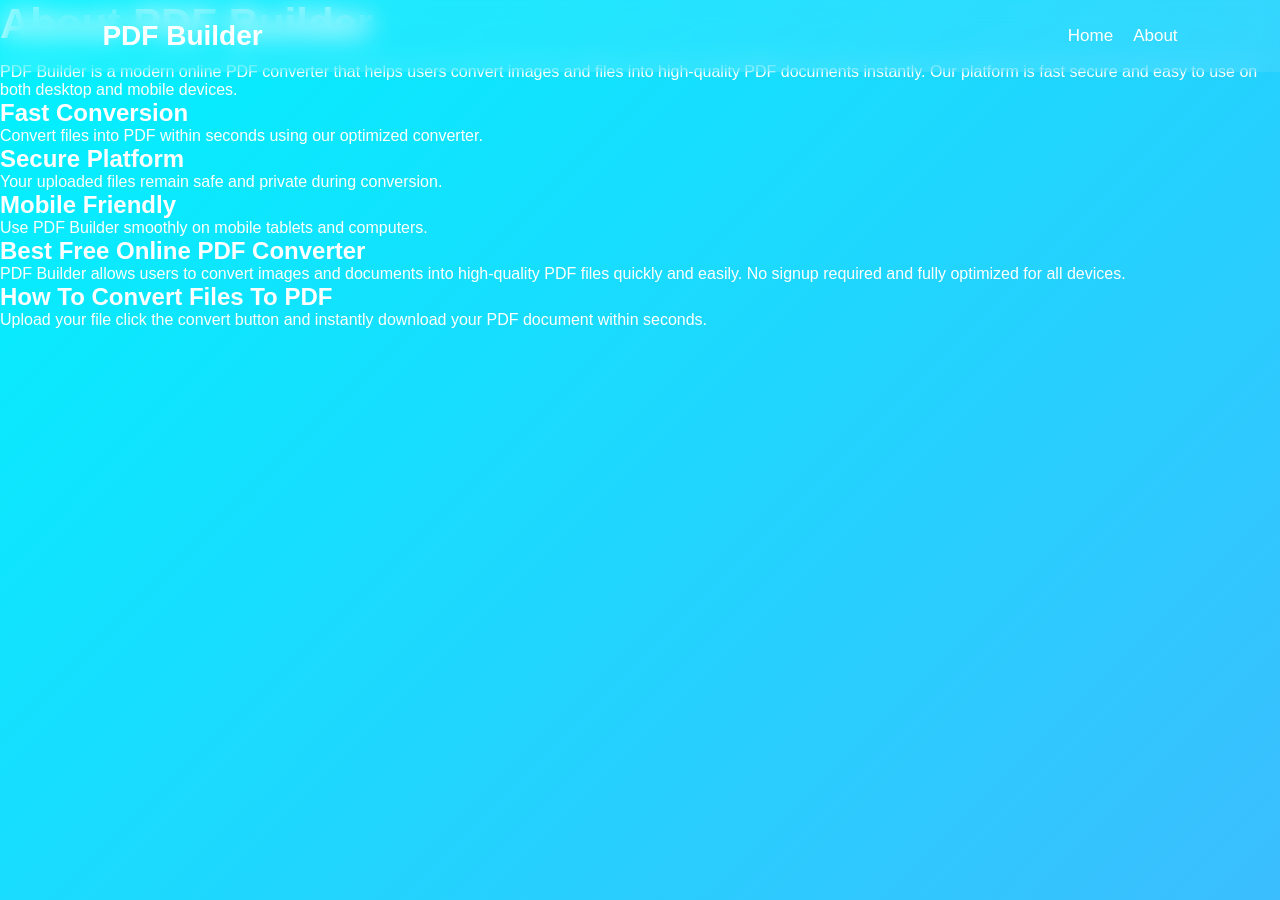
==== about.html @ 39e2506c "Add files via upload" ====
<!DOCTYPE html>
<html lang="en">

<head>

    <meta charset="UTF-8">
    <meta name="viewport" content="width=device-width, initial-scale=1.0">

    <title>About | PDF Builder</title>

    <meta name="description"
        content="Learn more about PDF Builder. Free online PDF converter tool for converting images and files into PDF instantly.">

    <meta name="keywords"
        content="About PDF Builder, Free PDF Converter, PDF Tool Online, Image to PDF">
    <link rel="icon" type="image/png" href="icon.png">
    <link rel="stylesheet" href="style.css">

</head>

<body>

    <header>

        <div class="logo">
            PDF Builder
        </div>

        <nav>
            <a href="index.html">Home</a>
            <a href="about.html">About</a>
        </nav>

    </header>

    <section class="about-page">

        <div class="about-container">

            <h1 class="glow-text">
                About PDF Builder
            </h1>

            <p class="about-text">
                PDF Builder is a modern online PDF converter that helps users convert images and files into high-quality PDF documents instantly.
                Our platform is fast secure and easy to use on both desktop and mobile devices.
            </p>

            <div class="about-grid">

                <div class="about-card">

                    <h2>
                        Fast Conversion
                    </h2>

                    <p>
                        Convert files into PDF within seconds using our optimized converter.
                    </p>

                </div>

                <div class="about-card">

                    <h2>
                        Secure Platform
                    </h2>

                    <p>
                        Your uploaded files remain safe and private during conversion.
                    </p>

                </div>

                <div class="about-card">

                    <h2>
                        Mobile Friendly
                    </h2>

                    <p>
                        Use PDF Builder smoothly on mobile tablets and computers.
                    </p>

                </div>

            </div>

            <div class="seo-content">

                <h2>
                    Best Free Online PDF Converter
                </h2>

                <p>
                    PDF Builder allows users to convert images and documents into high-quality PDF files quickly and easily.
                    No signup required and fully optimized for all devices.
                </p>

                <h2>
                    How To Convert Files To PDF
                </h2>

                <p>
                    Upload your file click the convert button and instantly download your PDF document within seconds.
                </p>

            </div>

        </div>

    </section>

</body>

</html>
---- style.css ----
* {
    margin: 0;
    padding: 0;
    box-sizing: border-box;
}

body {
    font-family: Arial, sans-serif;
    min-height: 100vh;
    background: linear-gradient(-45deg,
            #667eea,
            #764ba2,
            #4facfe,
            #00f2fe);
    background-size: 400% 400%;
    animation: gradientMove 12s ease infinite;
    color: white;
}

/* Animated Background */

@keyframes gradientMove {
    0% {
        background-position: 0% 50%;
    }

    50% {
        background-position: 100% 50%;
    }

    100% {
        background-position: 0% 50%;
    }
}

/* HEADER */

header {
    width: 100%;
    padding: 20px 8%;
    display: flex;
    justify-content: space-between;
    align-items: center;
    backdrop-filter: blur(12px);
    background: rgba(255, 255, 255, 0.08);
    position: fixed;
    top: 0;
    z-index: 1000;
}

.logo {
    font-size: 28px;
    font-weight: bold;
    color: white;
}

nav {
    display: flex;
    gap: 20px;
}

nav a {
    text-decoration: none;
    color: white;
    font-size: 17px;
    transition: 0.3s;
}

nav a:hover {
    color: #dcdcff;
}

/* HERO */

.hero-section {
    min-height: 100vh;
    display: flex;
    justify-content: center;
    align-items: center;
    padding: 120px 20px 50px;
}

.container {
    width: 90%;
    max-width: 550px;
    background: rgba(255, 255, 255, 0.12);
    backdrop-filter: blur(18px);
    border: 1px solid rgba(255, 255, 255, 0.2);
    padding: 45px;
    border-radius: 25px;
    text-align: center;
    box-shadow: 0 20px 60px rgba(0, 0, 0, 0.25);
}

/* GLOW TITLE */

.glow-text {
    font-size: 42px;
    margin-bottom: 15px;
    animation: glow 2s infinite alternate;
}

@keyframes glow {
    from {
        text-shadow: 0 0 10px #fff;
    }

    to {
        text-shadow:
            0 0 20px #fff,
            0 0 30px #4facfe,
            0 0 40px #4facfe;
    }
}

.subtitle {
    margin-bottom: 25px;
    color: #f1f1f1;
    font-size: 18px;
}

/* DROP AREA */

.drop-area {
    border: 3px dashed rgba(255, 255, 255, 0.5);
    border-radius: 20px;
    padding: 55px 20px;
    cursor: pointer;
    transition: 0.35s;
    background: rgba(255, 255, 255, 0.08);
    margin-bottom: 25px;
}

.drop-area:hover,
.drop-area.dragover {
    transform: scale(1.03);
    background: rgba(255, 255, 255, 0.15);
}

.drop-area p {
    font-size: 24px;
    font-weight: bold;
    margin-bottom: 10px;
}

.drop-area span {
    font-size: 15px;
    opacity: 0.8;
}

/* BUTTON */

button {
    padding: 14px 35px;
    border: none;
    border-radius: 12px;
    background: white;
    color: #4a5bdc;
    font-size: 17px;
    font-weight: bold;
    cursor: pointer;
    transition: 0.3s;
}

button:hover {
    transform: translateY(-3px);
    box-shadow: 0 10px 25px rgba(255, 255, 255, 0.3);
}

button:disabled {
    background: #cccccc;
    color: #666;
    cursor: not-allowed;
}

/* SEO SECTION */

.seo-section {
    width: 90%;
    max-width: 900px;
    margin: auto;
    padding-bottom: 100px;
    text-align: center;
}

.seo-section h2 {
    margin-bottom: 15px;
    font-size: 32px;
}

.seo-section p {
    margin-bottom: 40px;
    line-height: 1.8;
    color: #eeeeee;
}

/* POPUP */

.popup {
    position: fixed;
    inset: 0;
    background: rgba(0, 0, 0, 0.6);
    display: flex;
    justify-content: center;
    align-items: center;
}

.popup.hidden {
    display: none;
}

.popup-content {
    background: white;
    color: #333;
    padding: 30px;
    border-radius: 20px;
    min-width: 300px;
    text-align: center;
}

.popup-content p {
    margin-bottom: 20px;
    font-size: 18px;
}

/* MOBILE */

@media (max-width: 768px) {

    header {
        flex-direction: column;
        gap: 15px;
    }

    .glow-text {
        font-size: 32px;
    }

    nav {
        gap: 12px;
    }

    nav a {
        font-size: 15px;
    }

    .container {
        padding: 30px;
    }
}
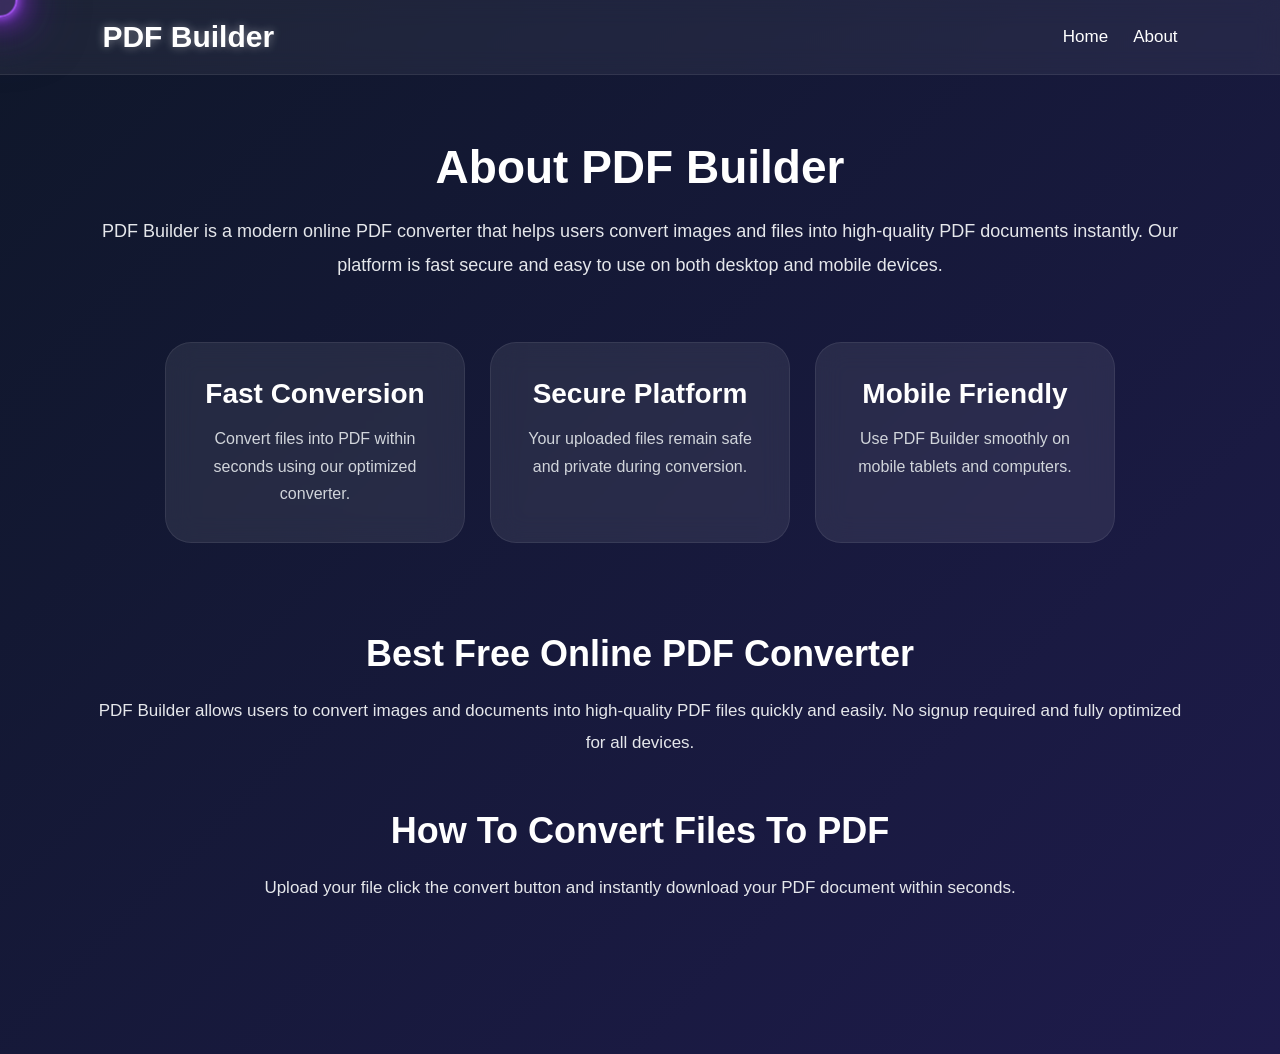
==== commit 54ffbc73: "Update about.html" ====
--- a/about.html
+++ b/about.html
@@ -19,6 +19,7 @@
 </head>
 
 <body>
+    <div class="cursor"></div>
 
     <header>
 
@@ -113,4 +114,4 @@
 
 </body>
 
-</html>+</html>
--- a/style.css
+++ b/style.css
@@ -5,21 +5,24 @@
 }
 
 body {
+    cursor: none;
     font-family: Arial, sans-serif;
     min-height: 100vh;
-    background: linear-gradient(-45deg,
-            #667eea,
-            #764ba2,
-            #4facfe,
-            #00f2fe);
-    background-size: 400% 400%;
-    animation: gradientMove 12s ease infinite;
     color: white;
-}
-
-/* Animated Background */
+    overflow-x: hidden;
+
+    background: linear-gradient(135deg,
+            #0f172a,
+            #1e1b4b,
+            #312e81,
+            #4338ca);
+
+    background-size: 300% 300%;
+    animation: gradientMove 10s ease infinite;
+}
 
 @keyframes gradientMove {
+
     0% {
         background-position: 0% 50%;
     }
@@ -32,8 +35,6 @@
         background-position: 0% 50%;
     }
 }
-
-/* HEADER */
 
 header {
     width: 100%;
@@ -41,22 +42,31 @@
     display: flex;
     justify-content: space-between;
     align-items: center;
-    backdrop-filter: blur(12px);
-    background: rgba(255, 255, 255, 0.08);
+
     position: fixed;
     top: 0;
     z-index: 1000;
+
+    background: rgba(255, 255, 255, 0.06);
+
+    backdrop-filter: blur(12px);
+
+    border-bottom: 1px solid rgba(255, 255, 255, 0.08);
 }
 
 .logo {
-    font-size: 28px;
+    font-size: 30px;
     font-weight: bold;
+
     color: white;
+
+    text-shadow:
+        0 0 10px rgba(255, 255, 255, 0.4);
 }
 
 nav {
     display: flex;
-    gap: 20px;
+    gap: 25px;
 }
 
 nav a {
@@ -67,74 +77,90 @@
 }
 
 nav a:hover {
-    color: #dcdcff;
-}
-
-/* HERO */
+    color: #c4b5fd;
+}
 
 .hero-section {
     min-height: 100vh;
+
     display: flex;
     justify-content: center;
     align-items: center;
+
     padding: 120px 20px 50px;
 }
 
 .container {
     width: 90%;
-    max-width: 550px;
-    background: rgba(255, 255, 255, 0.12);
-    backdrop-filter: blur(18px);
-    border: 1px solid rgba(255, 255, 255, 0.2);
-    padding: 45px;
-    border-radius: 25px;
+    max-width: 560px;
+
+    padding: 50px;
+
+    border-radius: 28px;
+
     text-align: center;
-    box-shadow: 0 20px 60px rgba(0, 0, 0, 0.25);
-}
-
-/* GLOW TITLE */
+
+    background: rgba(255, 255, 255, 0.08);
+
+    backdrop-filter: blur(15px);
+
+    border: 1px solid rgba(255, 255, 255, 0.1);
+
+    box-shadow:
+        0 20px 50px rgba(0, 0, 0, 0.3);
+}
 
 .glow-text {
-    font-size: 42px;
+    font-size: 46px;
     margin-bottom: 15px;
+
     animation: glow 2s infinite alternate;
 }
 
 @keyframes glow {
+
     from {
-        text-shadow: 0 0 10px #fff;
+        text-shadow:
+            0 0 10px #ffffff;
     }
 
     to {
         text-shadow:
-            0 0 20px #fff,
-            0 0 30px #4facfe,
-            0 0 40px #4facfe;
+            0 0 20px #8b5cf6,
+            0 0 40px #6366f1;
     }
 }
 
 .subtitle {
-    margin-bottom: 25px;
-    color: #f1f1f1;
     font-size: 18px;
-}
-
-/* DROP AREA */
+    margin-bottom: 30px;
+    color: #e5e7eb;
+}
 
 .drop-area {
-    border: 3px dashed rgba(255, 255, 255, 0.5);
-    border-radius: 20px;
-    padding: 55px 20px;
+    border: 2px dashed rgba(255, 255, 255, 0.3);
+
+    border-radius: 22px;
+
+    padding: 60px 20px;
+
     cursor: pointer;
-    transition: 0.35s;
-    background: rgba(255, 255, 255, 0.08);
-    margin-bottom: 25px;
+
+    transition: 0.3s;
+
+    background: rgba(255, 255, 255, 0.05);
+
+    margin-bottom: 30px;
 }
 
 .drop-area:hover,
 .drop-area.dragover {
-    transform: scale(1.03);
-    background: rgba(255, 255, 255, 0.15);
+
+    transform: scale(1.02);
+
+    background: rgba(255, 255, 255, 0.1);
+
+    border-color: #a78bfa;
 }
 
 .drop-area p {
@@ -144,65 +170,55 @@
 }
 
 .drop-area span {
+    color: #d1d5db;
     font-size: 15px;
-    opacity: 0.8;
-}
-
-/* BUTTON */
+}
 
 button {
-    padding: 14px 35px;
+    padding: 15px 38px;
+
     border: none;
-    border-radius: 12px;
-    background: white;
-    color: #4a5bdc;
+
+    border-radius: 14px;
+
+    background: linear-gradient(135deg,
+            #7c3aed,
+            #4338ca);
+
+    color: white;
+
     font-size: 17px;
+
     font-weight: bold;
+
     cursor: pointer;
+
     transition: 0.3s;
 }
 
 button:hover {
-    transform: translateY(-3px);
-    box-shadow: 0 10px 25px rgba(255, 255, 255, 0.3);
+
+    transform: translateY(-4px);
+
+    box-shadow:
+        0 10px 25px rgba(99, 102, 241, 0.4);
 }
 
 button:disabled {
-    background: #cccccc;
-    color: #666;
+    background: gray;
     cursor: not-allowed;
 }
-
-/* SEO SECTION */
-
-.seo-section {
-    width: 90%;
-    max-width: 900px;
-    margin: auto;
-    padding-bottom: 100px;
-    text-align: center;
-}
-
-.seo-section h2 {
-    margin-bottom: 15px;
-    font-size: 32px;
-}
-
-.seo-section p {
-    margin-bottom: 40px;
-    line-height: 1.8;
-    color: #eeeeee;
-}
-
-/* POPUP */
 
 .popup {
     position: fixed;
+
     inset: 0;
-    background: rgba(0, 0, 0, 0.6);
+
     display: flex;
     justify-content: center;
     align-items: center;
+
+    background: rgba(0, 0, 0, 0.6);
 }
 
 .popup.hidden {
@@ -210,12 +226,17 @@
 }
 
 .popup-content {
-    background: white;
-    color: #333;
-    padding: 30px;
-    border-radius: 20px;
-    min-width: 300px;
+    background: #1e1b4b;
+
+    padding: 35px;
+
+    border-radius: 24px;
+
+    min-width: 320px;
+
     text-align: center;
+
+    border: 1px solid rgba(255, 255, 255, 0.1);
 }
 
 .popup-content p {
@@ -223,7 +244,96 @@
     font-size: 18px;
 }
 
-/* MOBILE */
+.about-page {
+    min-height: 100vh;
+
+    display: flex;
+    justify-content: center;
+
+    padding: 140px 20px 100px;
+}
+
+.about-container {
+    width: 90%;
+    max-width: 1100px;
+
+    text-align: center;
+}
+
+.about-text {
+    margin-top: 20px;
+
+    font-size: 18px;
+
+    line-height: 1.9;
+
+    color: #e5e7eb;
+}
+
+.about-grid {
+    display: flex;
+
+    gap: 25px;
+
+    flex-wrap: wrap;
+
+    justify-content: center;
+
+    margin-top: 60px;
+}
+
+.about-card {
+    width: 300px;
+
+    padding: 35px;
+
+    border-radius: 26px;
+
+    background: rgba(255, 255, 255, 0.08);
+
+    backdrop-filter: blur(14px);
+
+    transition: 0.3s;
+
+    border: 1px solid rgba(255, 255, 255, 0.08);
+}
+
+.about-card:hover {
+
+    transform: translateY(-10px);
+
+    box-shadow:
+        0 15px 35px rgba(99, 102, 241, 0.25);
+}
+
+.about-card h2 {
+    font-size: 28px;
+    margin-bottom: 15px;
+}
+
+.about-card p {
+    line-height: 1.7;
+    color: #d1d5db;
+}
+
+.seo-content {
+    margin-top: 90px;
+}
+
+.seo-content h2 {
+    font-size: 36px;
+    margin-bottom: 20px;
+}
+
+.seo-content p {
+    font-size: 17px;
+
+    line-height: 1.9;
+
+    margin-bottom: 50px;
+
+    color: #e5e7eb;
+}
 
 @media (max-width: 768px) {
 
@@ -232,19 +342,66 @@
         gap: 15px;
     }
 
+    nav {
+        gap: 15px;
+    }
+
     .glow-text {
-        font-size: 32px;
-    }
-
-    nav {
-        gap: 12px;
-    }
-
-    nav a {
-        font-size: 15px;
+        font-size: 34px;
     }
 
     .container {
-        padding: 30px;
-    }
-}
+        padding: 35px;
+    }
+
+    .about-card {
+        width: 100%;
+    }
+}
+
+.cursor {
+    width: 35px;
+    height: 35px;
+
+    position: fixed;
+    top: 0;
+    left: 0;
+
+    border-radius: 50%;
+
+    pointer-events: none;
+
+    z-index: 9999;
+
+    transform: translate(-50%, -50%);
+
+    background: rgba(168, 85, 247, 0.2);
+
+    border: 2px solid #a855f7;
+
+    box-shadow:
+        0 0 10px #a855f7,
+        0 0 25px #9333ea,
+        0 0 45px #7e22ce,
+        0 0 70px rgba(168, 85, 247, 0.5);
+
+    backdrop-filter: blur(2px);
+
+    animation: cursorGlow 1.2s infinite alternate;
+}
+
+@keyframes cursorGlow {
+
+    from {
+        transform: translate(-50%, -50%) scale(1);
+        box-shadow:
+            0 0 10px #a855f7,
+            0 0 25px #9333ea,
+            0 0 45px #7e22ce;
+    }
+
+    to {
+        transform: translate(-50%, -50%) scale(1.15);
+        box-shadow:
+            0 0 20px #c084fc,
+            0 0 40px #a855f7,
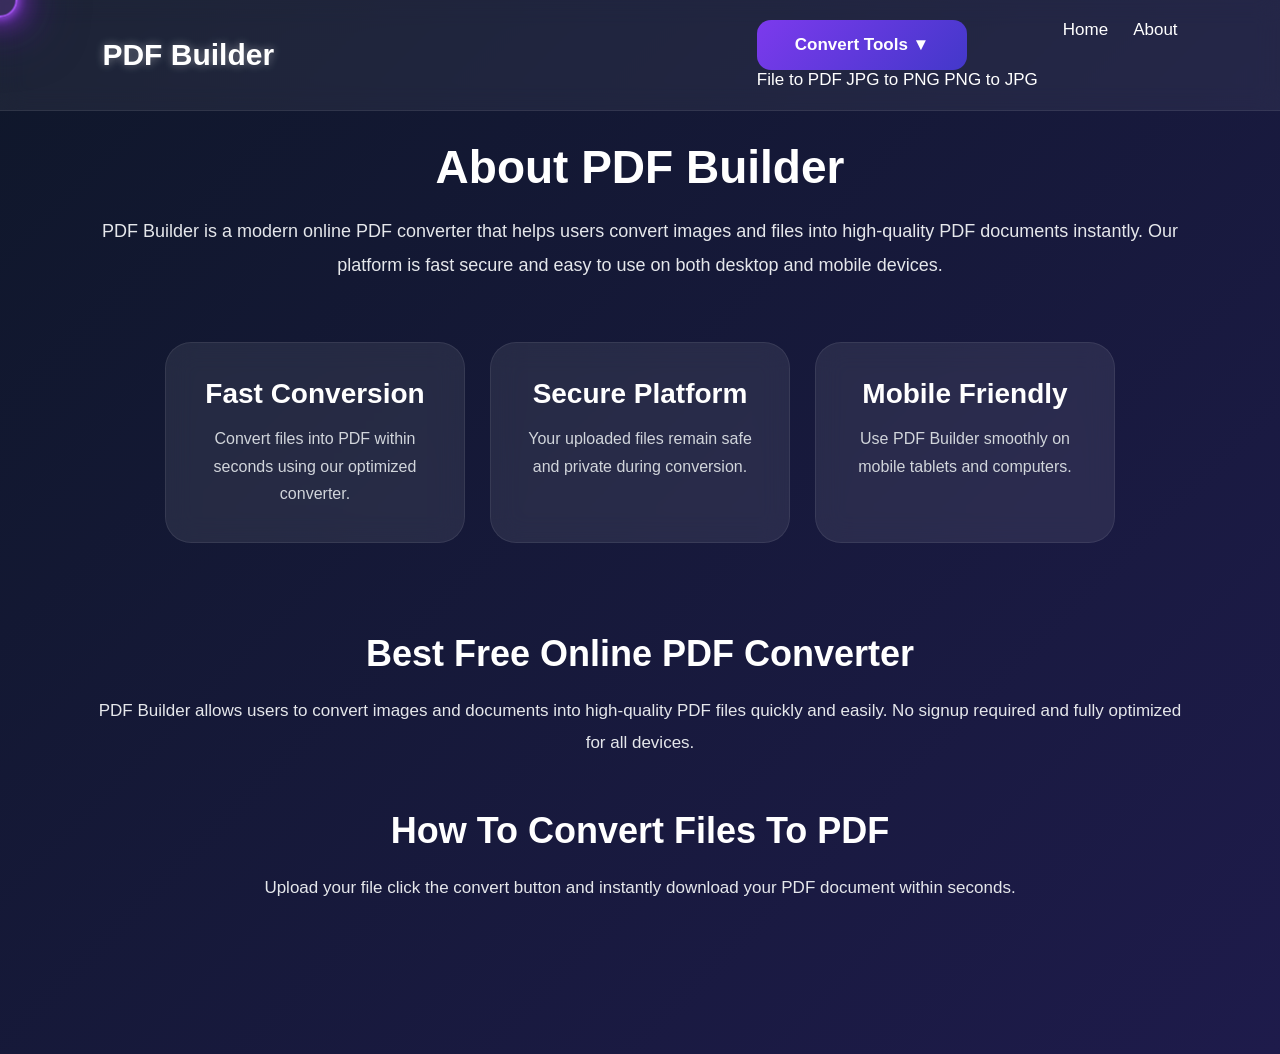
==== commit 5445a254: "Update about.html" ====
--- a/about.html
+++ b/about.html
@@ -28,6 +28,14 @@
         </div>
 
         <nav>
+            <div class="dropdown">
+                <button class="dropbtn" id="toolsDropdownBtn">Convert Tools ▼</button>
+                <div class="dropdown-content">
+                    <a href="index.html#pdf" id="tool-pdf">File to PDF</a>
+                    <a href="index.html#jpg-png" id="tool-jpg-png">JPG to PNG</a>
+                    <a href="index.html#png-jpg" id="tool-png-jpg">PNG to JPG</a>
+                </div>
+            </div>
             <a href="index.html">Home</a>
             <a href="about.html">About</a>
         </nav>
@@ -109,9 +117,10 @@
             </div>
 
         </div>
+        
 
     </section>
-
+      <script src="script.js"></script>
 </body>
 
 </html>
--- a/style.css
+++ b/style.css
@@ -5,7 +5,6 @@
 }
 
 body {
-    cursor: none;
     font-family: Arial, sans-serif;
     min-height: 100vh;
     color: white;
@@ -405,3 +404,110 @@
         box-shadow:
             0 0 20px #c084fc,
             0 0 40px #a855f7,
+    }
+}
+.footer {
+    width: 100%;
+
+    margin-top: 100px;
+
+    padding: 70px 20px 35px;
+
+    background: #00000040;
+
+    border-top: 1px solid rgba(255, 255, 255, 0.08);
+
+    box-shadow:
+        0 -5px 30px rgba(0, 0, 0, 0.4);
+}
+
+.footer-content {
+    max-width: 1000px;
+
+    margin: auto;
+
+    text-align: center;
+}
+
+.footer-content h2 {
+    font-size: 34px;
+
+    margin-bottom: 18px;
+
+    color: white;
+
+    letter-spacing: 1px;
+
+    text-shadow:
+        0 0 15px rgba(139, 92, 246, 0.4);
+}
+
+.footer-content p {
+    color: #bdbdbd;
+
+    line-height: 1.8;
+
+    font-size: 16px;
+
+    max-width: 700px;
+
+    margin: auto;
+}
+
+.footer-links {
+    margin: 35px 0;
+
+    display: flex;
+
+    justify-content: center;
+
+    gap: 30px;
+
+    flex-wrap: wrap;
+}
+
+.footer-links a {
+    text-decoration: none;
+
+    color: #f3f3f3;
+
+    font-size: 16px;
+
+    transition: 0.3s;
+
+    position: relative;
+}
+
+.footer-links a:hover {
+    color: #a78bfa;
+}
+
+.footer-links a::after {
+    content: "";
+
+    position: absolute;
+
+    width: 0%;
+
+    height: 2px;
+
+    left: 0;
+
+    bottom: -5px;
+
+    background: #8b5cf6;
+
+    transition: 0.3s;
+}
+
+.footer-links a:hover::after {
+    width: 100%;
+}
+
+.copyright {
+    margin-top: 30px;
+
+    font-size: 14px;
+
+    color: #8f8f8f;
+}
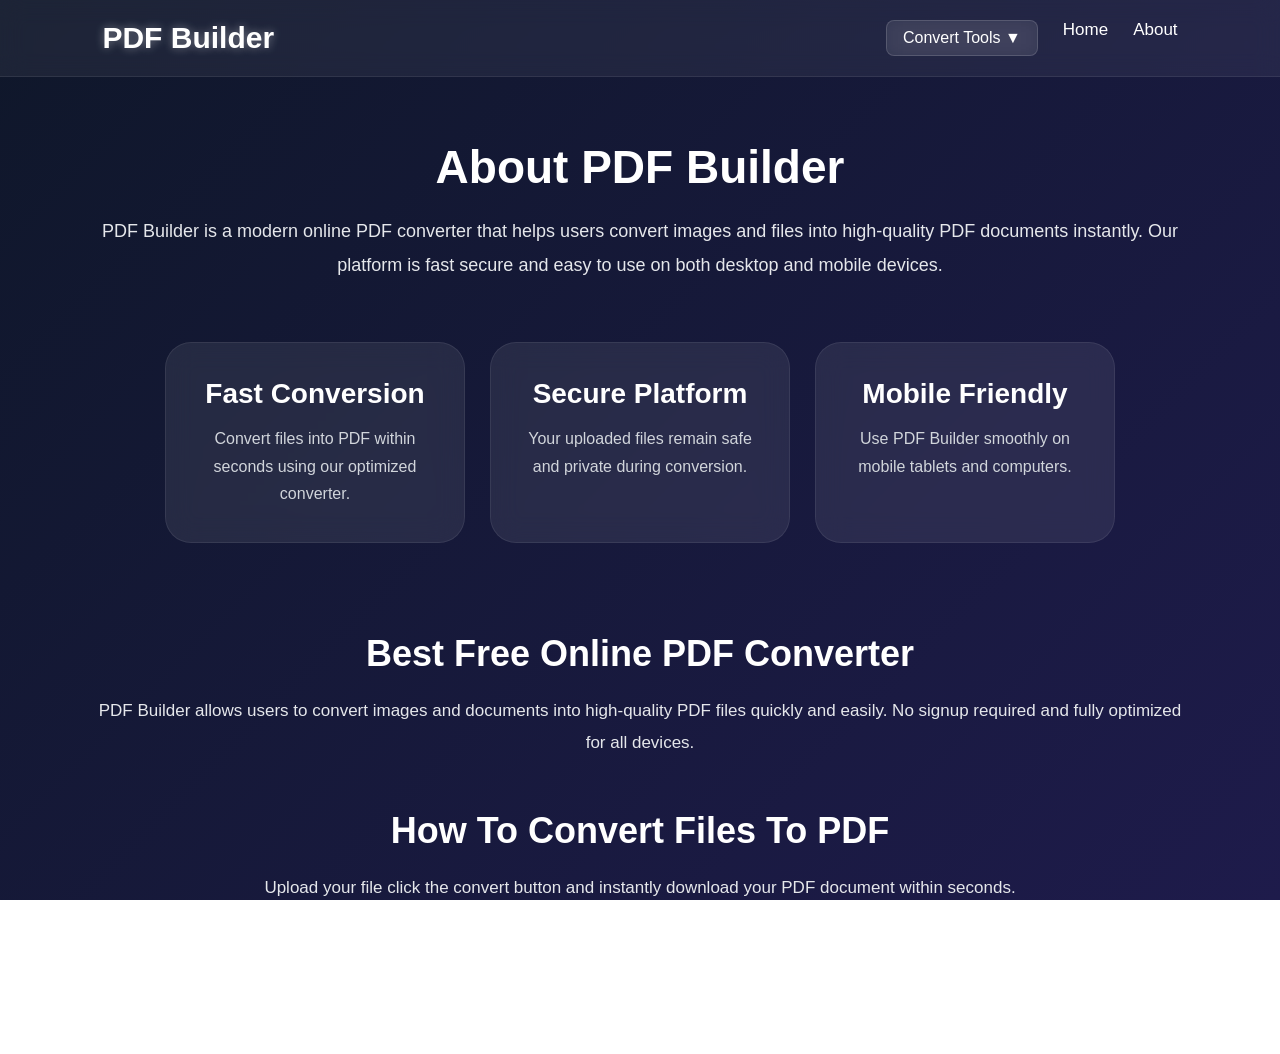
==== commit 68a7b0a8: "Update about.html" ====
--- a/about.html
+++ b/about.html
@@ -2,6 +2,15 @@
 <html lang="en">
 
 <head>
+    <!-- Google tag (gtag.js) -->
+<script async src="https://www.googletagmanager.com/gtag/js?id=G-7BHCL44L9X"></script>
+<script>
+  window.dataLayer = window.dataLayer || [];
+  function gtag(){dataLayer.push(arguments);}
+  gtag('js', new Date());
+
+  gtag('config', 'G-7BHCL44L9X');
+</script>
 
     <meta charset="UTF-8">
     <meta name="viewport" content="width=device-width, initial-scale=1.0">
--- a/style.css
+++ b/style.css
@@ -9,15 +9,24 @@
     min-height: 100vh;
     color: white;
     overflow-x: hidden;
-
+}
+
+body::before {
+    content: "";
+    position: fixed;
+    top: 0;
+    left: 0;
+    width: 100%;
+    height: 100%;
+    z-index: -1;
     background: linear-gradient(135deg,
             #0f172a,
             #1e1b4b,
             #312e81,
             #4338ca);
-
     background-size: 300% 300%;
-    animation: gradientMove 10s ease infinite;
+    animation: gradientMove 15s ease infinite;
+    will-change: background-position;
 }
 
 @keyframes gradientMove {
@@ -79,6 +88,69 @@
     color: #c4b5fd;
 }
 
+/* Dropdown Menu Styles */
+.dropdown {
+    position: relative;
+    display: inline-block;
+    align-self: center;
+}
+
+.dropbtn {
+    background: rgba(255, 255, 255, 0.08);
+    border: 1px solid rgba(255, 255, 255, 0.15);
+    color: white;
+    padding: 8px 16px;
+    font-size: 16px;
+    font-weight: 500;
+    border-radius: 8px;
+    cursor: pointer;
+    transition: all 0.3s ease;
+    backdrop-filter: blur(10px);
+}
+
+.dropbtn:hover {
+    background: rgba(255, 255, 255, 0.15);
+    border-color: #a78bfa;
+    transform: translateY(0);
+    box-shadow: 0 0 15px rgba(167, 139, 250, 0.3);
+}
+
+.dropdown-content {
+    display: none;
+    position: absolute;
+    right: 0;
+    top: 100%;
+    margin-top: 8px;
+    background: rgba(30, 27, 75, 0.85);
+    backdrop-filter: blur(20px);
+    min-width: 160px;
+    border-radius: 12px;
+    border: 1px solid rgba(255, 255, 255, 0.1);
+    box-shadow: 0 10px 30px rgba(0, 0, 0, 0.4);
+    z-index: 1000;
+    overflow: hidden;
+}
+
+.dropdown:hover .dropdown-content {
+    display: block;
+}
+
+.dropdown-content a {
+    color: #e5e7eb;
+    padding: 12px 16px;
+    text-decoration: none;
+    display: block;
+    font-size: 15px;
+    transition: all 0.2s ease;
+    text-align: left;
+}
+
+.dropdown-content a:hover {
+    background: rgba(139, 92, 246, 0.25);
+    color: #c4b5fd;
+    padding-left: 20px;
+}
+
 .hero-section {
     min-height: 100vh;
 
@@ -357,157 +429,121 @@
         width: 100%;
     }
 }
+.footer {
+    width: 100%;
+
+    margin-top: 100px;
+
+    padding: 70px 20px 35px;
+
+    background: #00000040;
+
+    border-top: 1px solid rgba(255, 255, 255, 0.08);
+
+    box-shadow:
+        0 -5px 30px rgba(0, 0, 0, 0.4);
+}
+
+.footer-content {
+    max-width: 1000px;
+
+    margin: auto;
+
+    text-align: center;
+}
+
+.footer-content h2 {
+    font-size: 34px;
+
+    margin-bottom: 18px;
+
+    color: white;
+
+    letter-spacing: 1px;
+
+    text-shadow:
+        0 0 15px rgba(139, 92, 246, 0.4);
+}
+
+.footer-content p {
+    color: #bdbdbd;
+
+    line-height: 1.8;
+
+    font-size: 16px;
+
+    max-width: 700px;
+
+    margin: auto;
+}
+
+.footer-links {
+    margin: 35px 0;
+
+    display: flex;
+
+    justify-content: center;
+
+    gap: 30px;
+
+    flex-wrap: wrap;
+}
+
+.footer-links a {
+    text-decoration: none;
+
+    color: #f3f3f3;
+
+    font-size: 16px;
+
+    transition: 0.3s;
+
+    position: relative;
+}
+
+.footer-links a:hover {
+    color: #a78bfa;
+}
+
+.footer-links a::after {
+    content: "";
+
+    position: absolute;
+
+    width: 0%;
+
+    height: 2px;
+
+    left: 0;
+
+    bottom: -5px;
+
+    background: #8b5cf6;
+
+    transition: 0.3s;
+}
+
+.footer-links a:hover::after {
+    width: 100%;
+}
+
+.copyright {
+    margin-top: 30px;
+
+    font-size: 14px;
+
+    color: #8f8f8f;
+}
 
 .cursor {
-    width: 35px;
-    height: 35px;
-
+    width: 350px;
+    height: 350px;
+    background: radial-gradient(circle, rgba(139, 92, 246, 0.18) 0%, rgba(99, 102, 241, 0) 70%);
     position: fixed;
     top: 0;
     left: 0;
-
-    border-radius: 50%;
-
     pointer-events: none;
-
-    z-index: 9999;
-
-    transform: translate(-50%, -50%);
-
-    background: rgba(168, 85, 247, 0.2);
-
-    border: 2px solid #a855f7;
-
-    box-shadow:
-        0 0 10px #a855f7,
-        0 0 25px #9333ea,
-        0 0 45px #7e22ce,
-        0 0 70px rgba(168, 85, 247, 0.5);
-
-    backdrop-filter: blur(2px);
-
-    animation: cursorGlow 1.2s infinite alternate;
-}
-
-@keyframes cursorGlow {
-
-    from {
-        transform: translate(-50%, -50%) scale(1);
-        box-shadow:
-            0 0 10px #a855f7,
-            0 0 25px #9333ea,
-            0 0 45px #7e22ce;
-    }
-
-    to {
-        transform: translate(-50%, -50%) scale(1.15);
-        box-shadow:
-            0 0 20px #c084fc,
-            0 0 40px #a855f7,
-    }
-}
-.footer {
-    width: 100%;
-
-    margin-top: 100px;
-
-    padding: 70px 20px 35px;
-
-    background: #00000040;
-
-    border-top: 1px solid rgba(255, 255, 255, 0.08);
-
-    box-shadow:
-        0 -5px 30px rgba(0, 0, 0, 0.4);
-}
-
-.footer-content {
-    max-width: 1000px;
-
-    margin: auto;
-
-    text-align: center;
-}
-
-.footer-content h2 {
-    font-size: 34px;
-
-    margin-bottom: 18px;
-
-    color: white;
-
-    letter-spacing: 1px;
-
-    text-shadow:
-        0 0 15px rgba(139, 92, 246, 0.4);
-}
-
-.footer-content p {
-    color: #bdbdbd;
-
-    line-height: 1.8;
-
-    font-size: 16px;
-
-    max-width: 700px;
-
-    margin: auto;
-}
-
-.footer-links {
-    margin: 35px 0;
-
-    display: flex;
-
-    justify-content: center;
-
-    gap: 30px;
-
-    flex-wrap: wrap;
-}
-
-.footer-links a {
-    text-decoration: none;
-
-    color: #f3f3f3;
-
-    font-size: 16px;
-
-    transition: 0.3s;
-
-    position: relative;
-}
-
-.footer-links a:hover {
-    color: #a78bfa;
-}
-
-.footer-links a::after {
-    content: "";
-
-    position: absolute;
-
-    width: 0%;
-
-    height: 2px;
-
-    left: 0;
-
-    bottom: -5px;
-
-    background: #8b5cf6;
-
-    transition: 0.3s;
-}
-
-.footer-links a:hover::after {
-    width: 100%;
-}
-
-.copyright {
-    margin-top: 30px;
-
-    font-size: 14px;
-
-    color: #8f8f8f;
-}
+    z-index: -1;
+    transform: translate3d(-999px, -999px, 0);
+    will-change: transform;
+}
